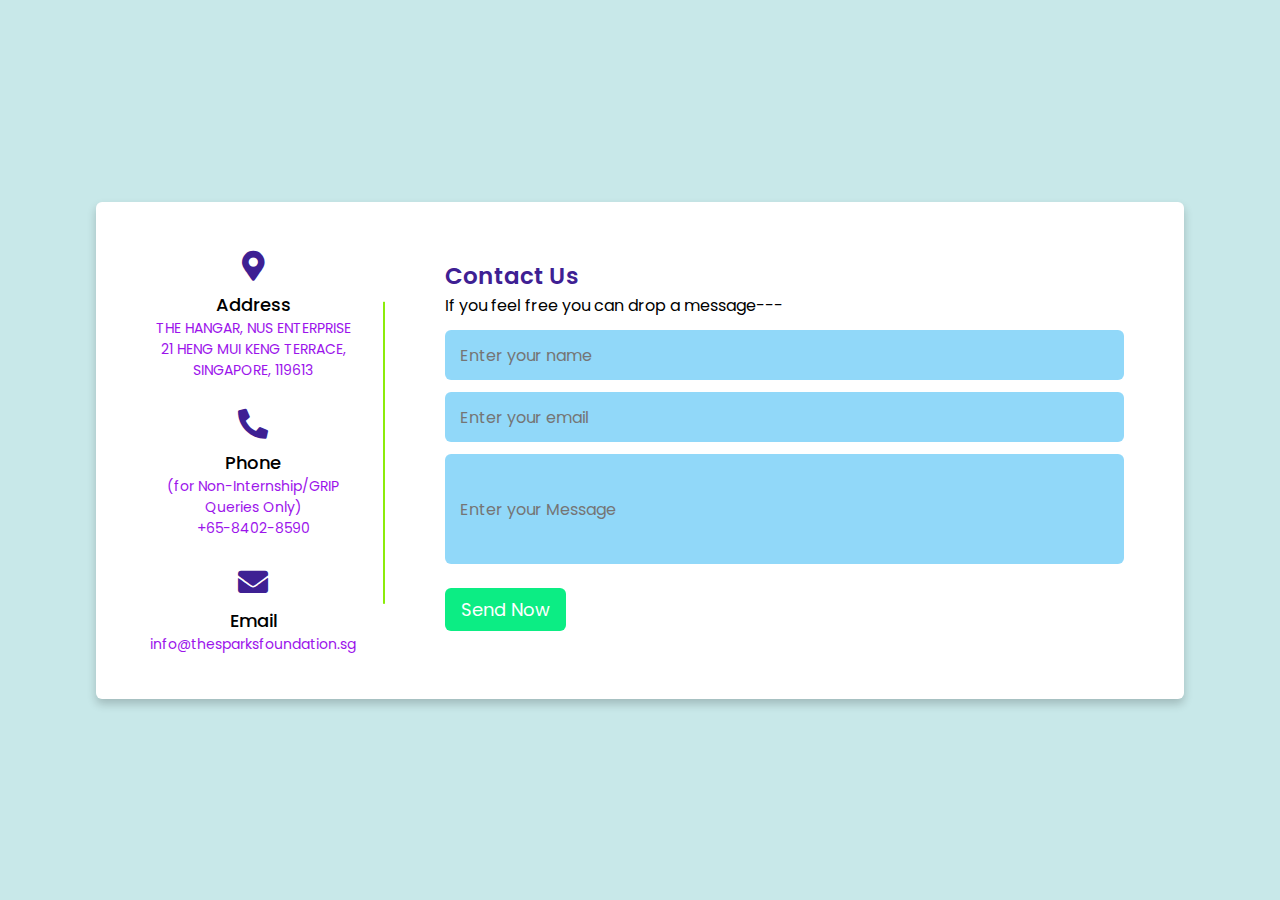
==== contact.html @ c7166c8f "Add files via upload" ====
<!DOCTYPE html>
<!-- this code is to Copyright © saroj kumar manna All rights reserved -->
<html lang="en" dir="ltr">
  <head>
    <meta charset="UTF-8">
   <!-- this code is to Copyright © saroj kumar manna All rights reserved</title>
    <link rel="stylesheet" href="style.css">
    <!-- Fontawesome CDN Link -->
    <link rel="stylesheet" href="https://cdnjs.cloudflare.com/ajax/libs/font-awesome/5.15.2/css/all.min.css"/>
    <link rel="stylesheet" href="contact.css"/>
     <meta name="viewport" content="width=device-width, initial-scale=1.0">
   </head>
<body>
   
  <div class="container">
    <div class="content">
      <div class="left-side">
        <div class="address details">
          <i class="fas fa-map-marker-alt"></i>
          <div class="topic">Address</div>
          <div class="text-one">THE HANGAR, NUS ENTERPRISE</div>
          <div class="text-two">21 HENG MUI KENG TERRACE, SINGAPORE, 119613</div>
        </div>
        <div class="phone details">
          <i class="fas fa-phone-alt"></i>
          <div class="topic">Phone</div>
          <div class="text-one">(for Non-Internship/GRIP Queries Only)</div>
          <div class="text-two">+65-8402-8590</div>
        </div>
        <div class="email details">
          <i class="fas fa-envelope"></i>
          <div class="topic">Email</div>
          <div class="text-one">info@thesparksfoundation.sg</div>
          
        </div>
      </div>
      <div class="right-side">
        <div class="topic-text">Contact Us</div>
        <p>If you feel free you can drop a message---</p>
      <form action="#">
        <div class="input-box">
          <input type="text" placeholder="Enter your name">
        </div>
        <div class="input-box">
          <input type="text" placeholder="Enter your email">
        </div>
        <div class="input-box message-box">
            <input type="text" placeholder="Enter your Message">
          
        </div>
        <div class="button">
          <input type="button" value="Send Now" >
        </div>
      </form>
    </div>
    </div>
  </div>
</body>
</html>
---- style.css ----
/* Css reset */
*{
    margin: 0px;
    padding: 0px;
    font-family: sans-serif;
}

/* Main */
.main{
    width:100%;
    height: 100vh;
    background-image: linear-gradient(rgba(0,0,0,0.75),rgba(0,0,0,0.75)), url('back.jpg');
    background-position: center;
    background-size: cover;
}

/* Navbar */
.navbar{
    width: 95%;
    margin: auto;
    padding: 35px,0;
    display: flex;
    align-items: center;
    justify-content: space-between;
}

/* Logo */
.logo{
    width: 80px;
    height: 80px;
    cursor: pointer;
    margin-top: 25px;
    }
    .navbar ul li {
        list-style: none;
        display: inline-block;
        margin: 0 20px;
    }
    .navbar ul li a{
        text-decoration: none;
        color: #fff;
        text-transform: uppercase;
        transition: 0.5s;
    }

    .navbar ul li a:hover{
        border-radius: 25px;
        background-color: hsl(91, 92%, 50%);
        padding: 10px 20px;
    }

    /* Content */
    .content{
        width: 100%;
        position: absolute;
        top:50%;
        transform: translateY(-50%);
        text-align: center;
        color:#fff;
    }
    .content h1{
        font-size: 50px;
        margin-top: 90px;
    }
    .content p{
        margin: 20px auto;
        font-weight: 100;
           }

    /* Button */
    button {
        width: 200px;
        padding: 15px 0;
        text-align: center;
        margin: 20px 10px;
        border-radius: 25px;
        font-weight: bold;
        border: 2px solid hsl(0, 90%, 48%);
        background: transparent;
        color: hsla(202, 86%, 52%, 0);
        cursor: pointer;
        position: relative;
        overflow: hidden;
        transition: 00.10s;
    }
    button a{
        text-decoration: none;
        color: #fff;

    }

    button:hover{
        background: hsl(251, 84%, 51%);
    }
   
    .checkbtn{
        font-size: 30px;
        color: white;
        float: right;
        line-height: 80px;
        margin-right: 40px;
        cursor: pointer;
        display: none;
      }
      #check{
        display: none;
      }
      @media (max-width: 858px){
        .checkbtn{
          display: block;
        }
        ul{
          position: fixed;
          width: 100%;
          height: 20vh;
          background: transparent;
          top: 80px;
          left: -100%;
          text-align: center;
          transition: all .5s;
          justify-content: space-between;
        }
        .navbar ul li{
          margin: 50px 0;
          line-height: 30px;

        }
        .navbar ul li a{
          font-size: 20px;
          padding: 20px;
        }
        
        #check:checked ~ ul{
          left: 0;
        }
      }
---- contact.css ----
/* Google Font CDN Link */
@import url('https://fonts.googleapis.com/css2?family=Poppins:wght@200;300;400;500;600;700&display=swap');
*{
  margin: 0;
  padding: 0;
  box-sizing: border-box;
  font-family: "Poppins" , sans-serif;
}
body{
  min-height: 100vh;
  width: 100%;
  background: #c8e8e9;
  display: flex;
  align-items: center;
  justify-content: center;
}
.container{
  width: 85%;
  background: #fff;
  border-radius: 6px;
  padding: 20px 60px 30px 40px;
  box-shadow: 0 5px 10px rgba(0, 0, 0, 0.2);
}
.container .content{
  display: flex;
  align-items: center;
  justify-content: space-between;
}
.container .content .left-side{
  width: 25%;
  height: 100%;
  display: flex;
  flex-direction: column;
  align-items: center;
  justify-content: center;
  margin-top: 15px;
  position: relative;
}
.content .left-side::before{
  content: '';
  position: absolute;
  height: 70%;
  width: 2px;
  right: -15px;
  top: 50%;
  transform: translateY(-50%);
  background: #8bec0b;
}
.content .left-side .details{
  margin: 14px;
  text-align: center;
}
.content .left-side .details i{
  font-size: 30px;
  color: #3e2093;
  margin-bottom: 10px;
}
.content .left-side .details .topic{
  font-size: 18px;
  font-weight: 500;
}
.content .left-side .details .text-one,
.content .left-side .details .text-two{
  font-size: 14px;
  color: hsl(278, 84%, 50%);
}
.container .content .right-side{
  width: 75%;
  margin-left: 75px;
}
.content .right-side .topic-text{
  font-size: 23px;
  font-weight: 600;
  color: #3e2093;
}
.right-side .input-box{
  height: 50px;
  width: 100%;
  margin: 12px 0;
}
.right-side .input-box input,
.right-side .input-box textarea{
  height: 100%;
  width: 100%;
  border: none;
  outline: none;
  font-size: 16px;
  background: rgba(71, 190, 245, 0.596);
  border-radius: 6px;
  padding: 0 15px;
  resize: none;
}
.right-side .message-box{
  min-height: 110px;
}
.right-side .input-box textarea{
  padding-top: 6px;
}
.right-side .button{
  display: inline-block;
  margin-top: 12px;
}
.right-side .button input[type="button"]{
  color: #fff;
  font-size: 18px;
  outline: none;
  border: none;
  padding: 8px 16px;
  border-radius: 6px;
  background: hsl(152, 90%, 49%);
  cursor: pointer;
  transition: all 0.3s ease;
}
.button input[type="button"]:hover{
  background: #5029bc;
}

@media (max-width: 950px) {
  .container{
    width: 90%;
    padding: 30px 40px 40px 35px ;
  }
  .container .content .right-side{
   width: 75%;
   margin-left: 55px;
}
}
@media (max-width: 820px) {
  .container{
    margin: 40px 0;
    height: 100%;
  }
  .container .content{
    flex-direction: column-reverse;
  }
 .container .content .left-side{
   width: 100%;
   flex-direction: row;
   margin-top: 40px;
   justify-content: center;
   flex-wrap: wrap;
 }
 .container .content .left-side::before{
   display: none;
 }
 .container .content .right-side{
   width: 100%;
   margin-left: 0;
 }
}
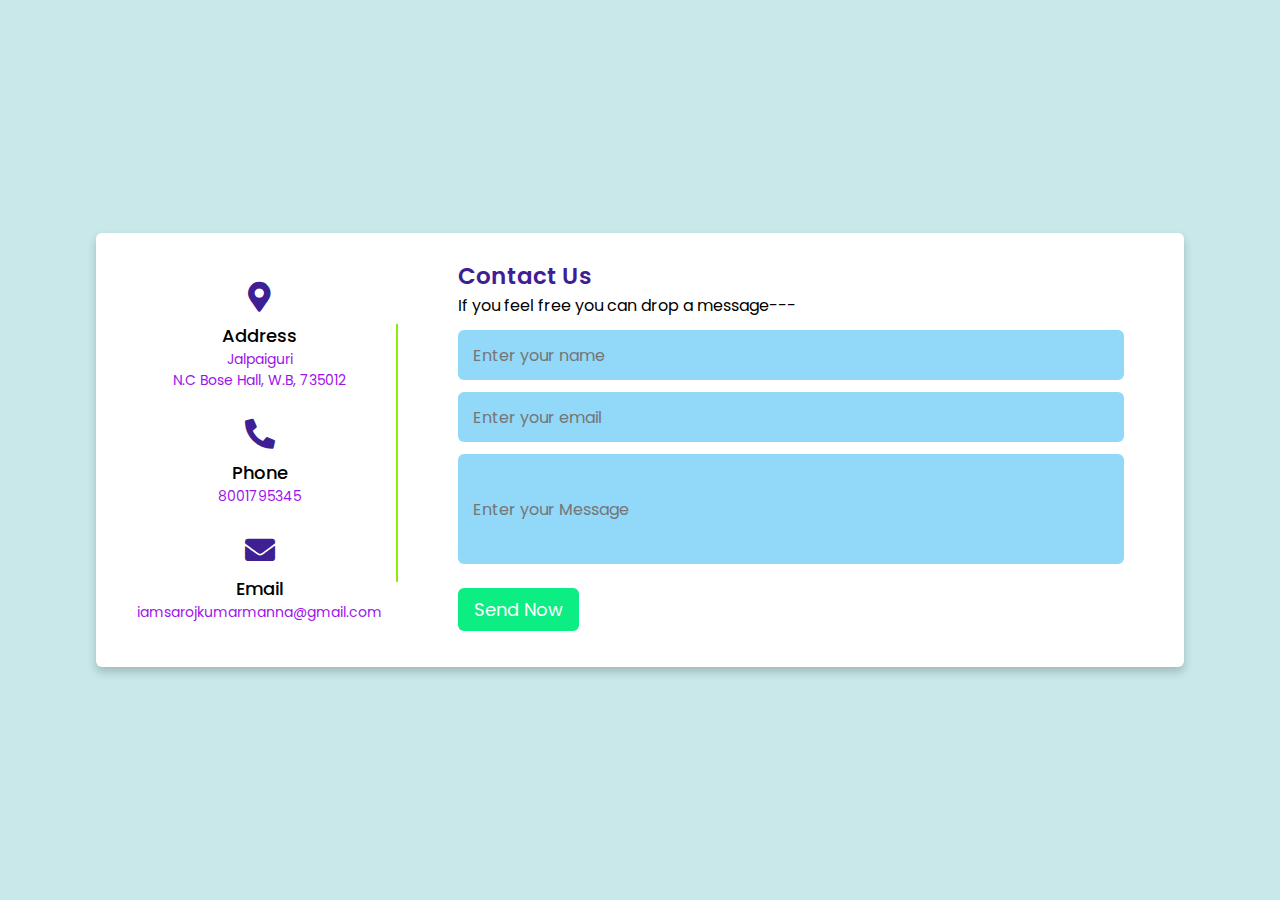
==== commit cad081c3: "Update contact.html" ====
--- a/contact.html
+++ b/contact.html
@@ -18,19 +18,19 @@
         <div class="address details">
           <i class="fas fa-map-marker-alt"></i>
           <div class="topic">Address</div>
-          <div class="text-one">THE HANGAR, NUS ENTERPRISE</div>
-          <div class="text-two">21 HENG MUI KENG TERRACE, SINGAPORE, 119613</div>
+          <div class="text-one">Jalpaiguri</div>
+          <div class="text-two">N.C Bose Hall, W.B, 735012</div>
         </div>
         <div class="phone details">
           <i class="fas fa-phone-alt"></i>
           <div class="topic">Phone</div>
-          <div class="text-one">(for Non-Internship/GRIP Queries Only)</div>
-          <div class="text-two">+65-8402-8590</div>
+          <div class="text-one">8001795345</div>
+         
         </div>
         <div class="email details">
           <i class="fas fa-envelope"></i>
           <div class="topic">Email</div>
-          <div class="text-one">info@thesparksfoundation.sg</div>
+          <div class="text-one">iamsarojkumarmanna@gmail.com</div>
           
         </div>
       </div>
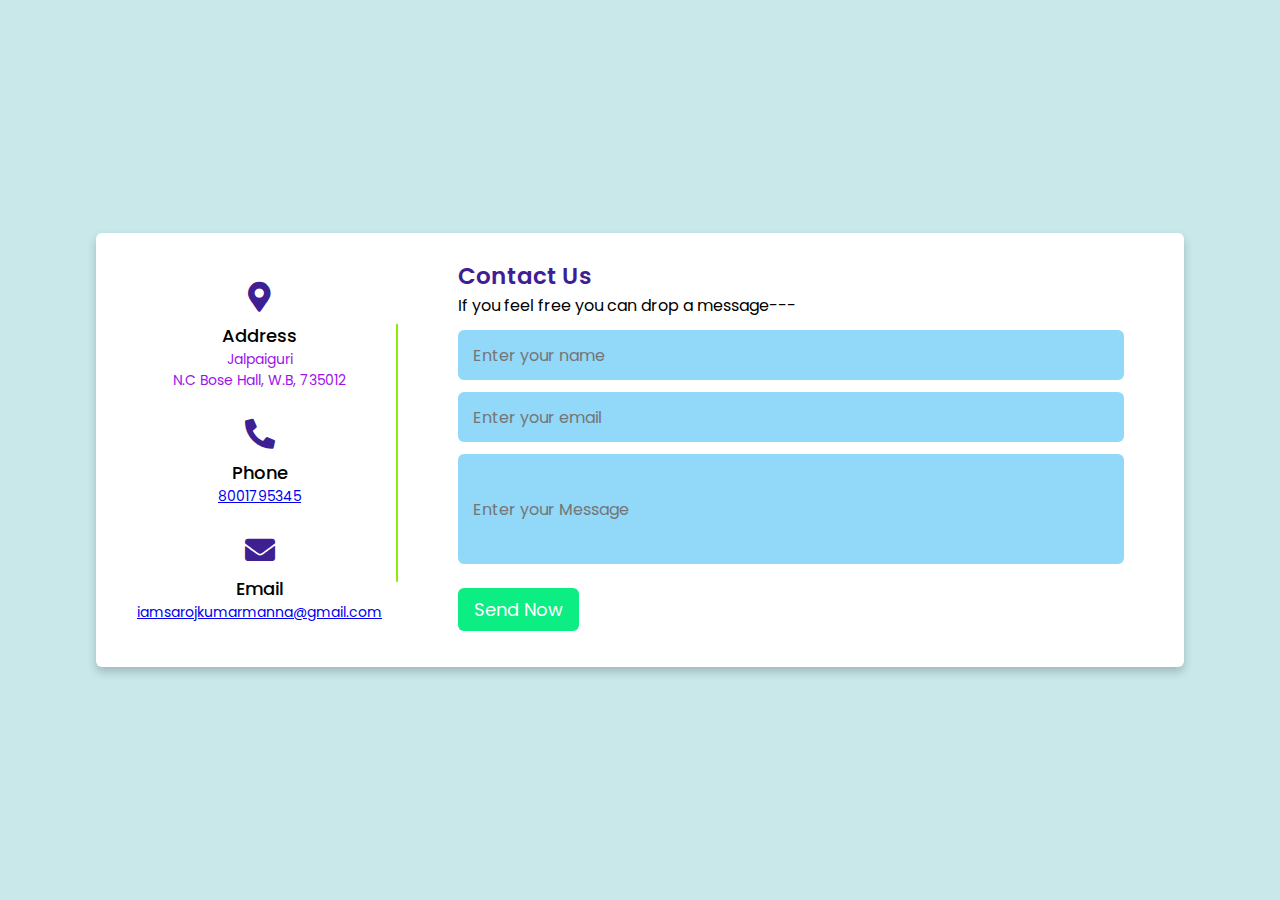
==== commit 7801bc04: "To redirect to email and phone app" ====
--- a/contact.html
+++ b/contact.html
@@ -24,13 +24,21 @@
         <div class="phone details">
           <i class="fas fa-phone-alt"></i>
           <div class="topic">Phone</div>
-          <div class="text-one">8001795345</div>
-         
+          <div class="text-one">
+            <a href="tel:8001795345">
+              8001795345
+            </a>
+          </div>
+
         </div>
         <div class="email details">
           <i class="fas fa-envelope"></i>
           <div class="topic">Email</div>
-          <div class="text-one">iamsarojkumarmanna@gmail.com</div>
+          <div class="text-one">
+            <a href="mailto:iamsarojkumarmanna@gmail.com">
+              iamsarojkumarmanna@gmail.com
+            </a>
+          </div>
           
         </div>
       </div>
